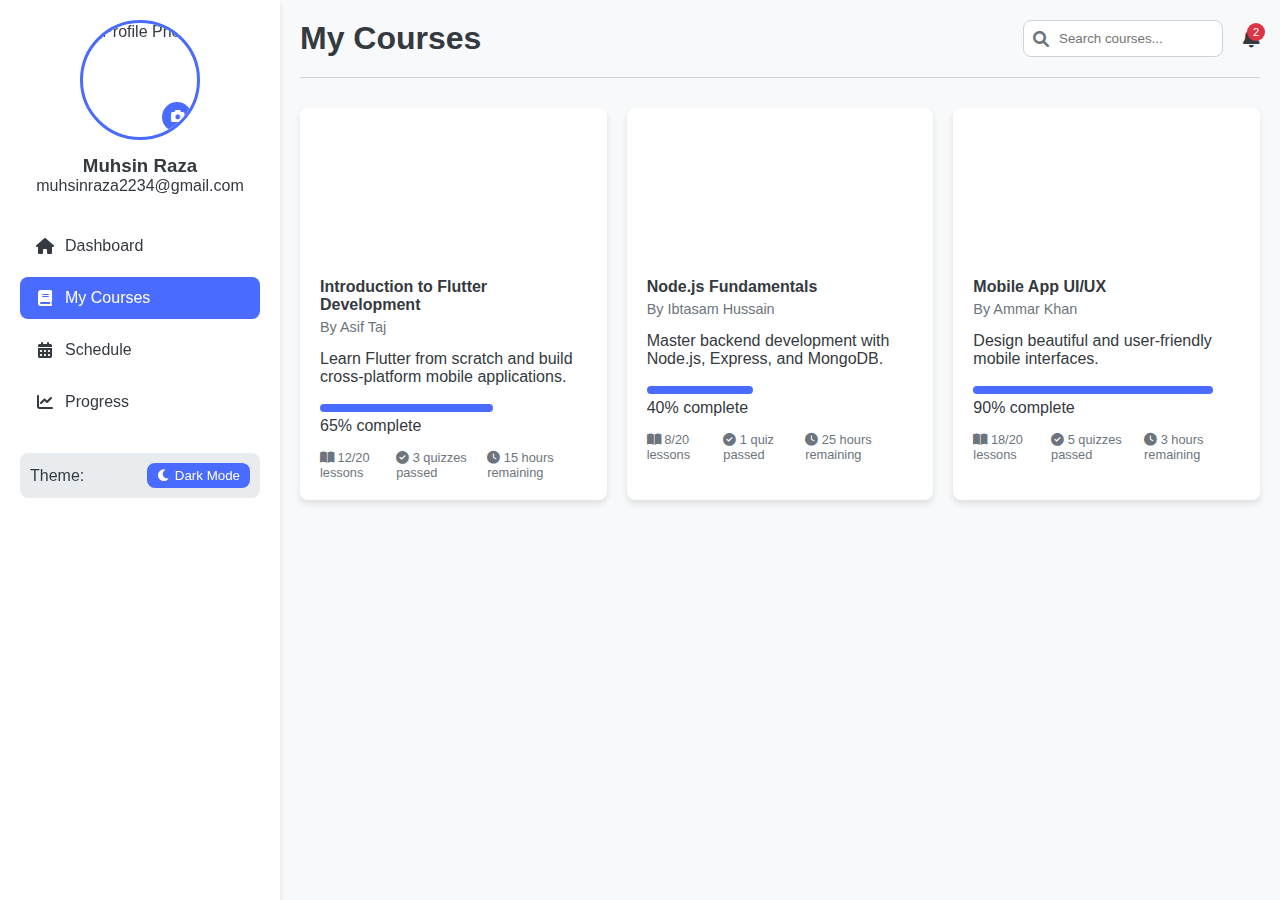
==== courses.html @ 63f746b4 "seperate pages for sidebar added." ====
<!DOCTYPE html>
<html lang="en">
<head>
    <meta charset="UTF-8">
    <meta name="viewport" content="width=device-width, initial-scale=1.0">
    <title>EduTrack - My Courses</title>
    <link rel="stylesheet" href="https://cdnjs.cloudflare.com/ajax/libs/font-awesome/6.0.0-beta3/css/all.min.css">
    <link rel="stylesheet" href="styles.css">
</head>
<body>
    <div class="dashboard-container">
        <aside class="sidebar">
            <div class="sidebar-header">
                <div class="profile-section">
                    <div class="profile-photo-container">
                        <img id="profile-photo" src="https://upload.wikimedia.org/wikipedia/commons/thumb/b/b5/Windows_10_Default_Profile_Picture.svg/2048px-Windows_10_Default_Profile_Picture.svg.png" alt="Profile Photo">
                        <input type="file" id="photo-upload" accept="image/*" style="display: none;">
                        <button id="upload-btn" class="upload-btn"><i class="fas fa-camera"></i></button>
                    </div>
                    <h3 id="student-name">Muhsin Raza</h3>
                    <p id="student-email">muhsinraza2234@gmail.com</p>
                </div>
            </div>
            <nav class="sidebar-nav">
                <ul>
                    <li><a href="index.html"><i class="fas fa-home"></i> Dashboard</a></li>
                    <li class="active"><a href="courses.html"><i class="fas fa-book"></i> My Courses</a></li>
                    <li><a href="schedule.html"><i class="fas fa-calendar-alt"></i> Schedule</a></li>
                    <li><a href="progress.html"><i class="fas fa-chart-line"></i> Progress</a></li>
                    <!-- <li><a href="settings.html"><i class="fas fa-cog"></i> Settings</a></li> -->
                </ul>
            </nav>
            <div class="theme-switcher">
                <span>Theme:</span>
                <button id="theme-toggle" class="theme-toggle-btn">
                    <i class="fas fa-moon"></i> Dark Mode
                </button>
            </div>
        </aside>

        <main class="main-content">
            <header class="main-header">
                <h1>My Courses</h1>
                <div class="header-actions">
                    <div class="search-box">
                        <input type="text" placeholder="Search courses...">
                        <i class="fas fa-search"></i>
                    </div>
                    <div class="notification-bell">
                        <i class="fas fa-bell"></i>
                        <span class="notification-count">2</span>
                    </div>
                </div>
            </header>

            <div class="dashboard-content">
                <section class="courses-section expanded-view">
                    <!-- <div class="section-header">
                        <h3>All Enrolled Courses</h3>
                        <button class="add-course-btn">+ Add Course</button>
                    </div> -->
                    
                    <div class="courses-grid">
                        <!-- Course 1 -->
                        <div class="course-card detailed">
                            <div class="course-image" style="background-image: url('https://miro.medium.com/v2/resize:fit:4800/format:webp/1*NI8AIcFsVNXmfkck_onwkg.png')"></div>
                            <div class="course-info">
                                <h4>Introduction to Flutter Development</h4>
                                <p class="instructor">By Asif Taj</p>
                                <div class="course-description">
                                    <p>Learn Flutter from scratch and build cross-platform mobile applications.</p>
                                <br>
                                </div>
                                <div class="progress-container">
                                    <div class="progress-bar" style="width: 65%"></div>
                                    <span>65% complete</span>
                                </div>
                                <div class="course-stats">
                                    <span><i class="fas fa-book-open"></i> 12/20 lessons</span>
                                    <span><i class="fas fa-check-circle"></i> 3 quizzes passed</span>
                                    <span><i class="fas fa-clock"></i> 15 hours remaining</span>
                                </div>
                                <!-- <div class="course-actions">
                                    <button class="btn-continue">Continue</button>
                                    <button class="btn-outline">View Syllabus</button>
                                </div> -->
                            </div>
                        </div>
                        
                        <!-- Course 2 -->
                        <div class="course-card detailed">
                            <div class="course-image" style="background-image: url('https://www.digitalotters.com/wp-content/uploads/2024/06/Node.js-Logo.webp')"></div>
                            <div class="course-info">
                                <h4>Node.js Fundamentals</h4>
                                <p class="instructor">By Ibtasam Hussain</p>
                                <div class="course-description">
                                    <p>Master backend development with Node.js, Express, and MongoDB.</p>
                                <br>
                                </div>
                                <div class="progress-container">
                                    <div class="progress-bar" style="width: 40%"></div>
                                    <span>40% complete</span>
                                </div>
                                <div class="course-stats">
                                    <span><i class="fas fa-book-open"></i> 8/20 lessons</span>
                                    <span><i class="fas fa-check-circle"></i> 1 quiz passed</span>
                                    <span><i class="fas fa-clock"></i> 25 hours remaining</span>
                                </div>
                                <!-- <div class="course-actions">
                                    <button class="btn-continue">Continue</button>
                                    <button class="btn-outline">View Syllabus</button>
                                </div> -->
                            </div>
                        </div>
                        
                        <!-- Course 3 -->
                        <div class="course-card detailed">
                            <div class="course-image" style="background-image: url('https://miro.medium.com/v2/resize:fit:1100/format:webp/1*1xzUd1enzX3l-S4S26iKxA.png')"></div>
                            <div class="course-info">
                                <h4>Mobile App UI/UX</h4>
                                <p class="instructor">By Ammar Khan</p>
                                <div class="course-description">
                                    <p>Design beautiful and user-friendly mobile interfaces.</p>
                                <br>
                                </div>
                                <div class="progress-container">
                                    <div class="progress-bar" style="width: 90%"></div>
                                    <span>90% complete</span>
                                </div>
                                <div class="course-stats">
                                    <span><i class="fas fa-book-open"></i> 18/20 lessons</span>
                                    <span><i class="fas fa-check-circle"></i> 5 quizzes passed</span>
                                    <span><i class="fas fa-clock"></i> 3 hours remaining</span>
                                </div>
                                <!-- <div class="course-actions">
                                    <button class="btn-continue">Continue</button>
                                    <button class="btn-outline">View Syllabus</button>
                                </div> -->
                            </div>
                        </div>
                    </div>
                </section>
            </div>
        </main>
    </div>
    <script src="script.js"></script>
</body>
</html>
---- styles.css ----
/* Base Styles */
:root {
    --primary-color: #4a6bff;
    --secondary-color: #6c757d;
    --success-color: #28a745;
    --danger-color: #dc3545;
    --warning-color: #ffc107;
    --info-color: #17a2b8;
    --light-color: #f8f9fa;
    --dark-color: #343a40;
    --white: #ffffff;
    --gray-light: #e9ecef;
    --gray-medium: #ced4da;
    --gray-dark: #6c757d;
    --sidebar-width: 280px;
    --header-height: 80px;
    --border-radius: 8px;
    --box-shadow: 0 4px 6px rgba(0, 0, 0, 0.1);
    --transition: all 0.3s ease;
}

/* Dark Theme Variables */
[data-theme="dark"] {
    --primary-color: #5d7aff;
    --secondary-color: #6c757d;
    --light-color: #343a40;
    --dark-color: #f8f9fa;
    --white: #212529;
    --gray-light: #495057;
    --gray-medium: #6c757d;
    --gray-dark: #e9ecef;
    --box-shadow: 0 4px 6px rgba(0, 0, 0, 0.3);
}

* {
    margin: 0;
    padding: 0;
    box-sizing: border-box;
    font-family: 'Segoe UI', Tahoma, Geneva, Verdana, sans-serif;
}

body {
    background-color: var(--light-color);
    color: var(--dark-color);
    transition: var(--transition);
}

.dashboard-container {
    display: flex;
    min-height: 100vh;
}

/* Sidebar Styles */
.sidebar {
    width: var(--sidebar-width);
    background-color: var(--white);
    color: var(--dark-color);
    padding: 20px;
    box-shadow: var(--box-shadow);
    transition: var(--transition);
    position: fixed;
    height: 100vh;
    z-index: 100;
}

.sidebar-header {
    margin-bottom: 30px;
}

.profile-section {
    text-align: center;
}

.profile-photo-container {
    position: relative;
    width: 120px;
    height: 120px;
    margin: 0 auto 15px;
    border-radius: 50%;
    overflow: hidden;
    border: 3px solid var(--primary-color);
}

#profile-photo {
    width: 100%;
    height: 100%;
    object-fit: cover;
}

.upload-btn {
    position: absolute;
    bottom: 5px;
    right: 5px;
    background-color: var(--primary-color);
    color: var(--white);
    border: none;
    width: 30px;
    height: 30px;
    border-radius: 50%;
    cursor: pointer;
    display: flex;
    align-items: center;
    justify-content: center;
    transition: var(--transition);
}

.upload-btn:hover {
    background-color: var(--dark-color);
}

.sidebar-nav ul {
    list-style: none;
}

.sidebar-nav li {
    margin-bottom: 10px;
}

.sidebar-nav a {
    display: flex;
    align-items: center;
    padding: 12px 15px;
    color: var(--dark-color);
    text-decoration: none;
    border-radius: var(--border-radius);
    transition: var(--transition);
}

.sidebar-nav a i {
    margin-right: 10px;
    width: 20px;
    text-align: center;
}

.sidebar-nav li.active a,
.sidebar-nav a:hover {
    background-color: var(--primary-color);
    color: var(--white);
}

.theme-switcher {
    margin-top: 30px;
    display: flex;
    align-items: center;
    justify-content: space-between;
    padding: 10px;
    background-color: var(--gray-light);
    border-radius: var(--border-radius);
}

.theme-toggle-btn {
    background-color: var(--primary-color);
    color: var(--white);
    border: none;
    padding: 5px 10px;
    border-radius: var(--border-radius);
    cursor: pointer;
    display: flex;
    align-items: center;
    transition: var(--transition);
}

.theme-toggle-btn i {
    margin-right: 5px;
}

.theme-toggle-btn:hover {
    opacity: 0.9;
}

/* Main Content Styles */
.main-content {
    flex: 1;
    margin-left: var(--sidebar-width);
    padding: 20px;
    transition: var(--transition);
}

.main-header {
    display: flex;
    justify-content: space-between;
    align-items: center;
    margin-bottom: 30px;
    padding-bottom: 20px;
    border-bottom: 1px solid var(--gray-medium);
}

.header-actions {
    display: flex;
    align-items: center;
    gap: 20px;
}

.search-box {
    position: relative;
}

.search-box input {
    padding: 10px 15px 10px 35px;
    border-radius: var(--border-radius);
    border: 1px solid var(--gray-medium);
    background-color: var(--white);
    color: var(--dark-color);
    width: 200px;
    transition: var(--transition);
}

.search-box i {
    position: absolute;
    left: 10px;
    top: 50%;
    transform: translateY(-50%);
    color: var(--gray-dark);
}

.notification-bell {
    position: relative;
    cursor: pointer;
}

.notification-bell i {
    font-size: 1.2rem;
    color: var(--dark-color);
}

.notification-count {
    position: absolute;
    top: -5px;
    right: -5px;
    background-color: var(--danger-color);
    color: var(--white);
    border-radius: 50%;
    width: 18px;
    height: 18px;
    font-size: 0.7rem;
    display: flex;
    align-items: center;
    justify-content: center;
}

/* Dashboard Content Sections */
.welcome-banner {
    display: flex;
    justify-content: space-between;
    align-items: center;
    background-color: var(--white);
    padding: 25px;
    border-radius: var(--border-radius);
    margin-bottom: 30px;
    box-shadow: var(--box-shadow);
}

.overall-progress {
    text-align: center;
}

.progress-circle {
    position: relative;
    width: 120px;
    height: 120px;
    margin: 0 auto 10px;
}

.progress-ring circle {
    stroke: var(--primary-color);
    stroke-linecap: round;
    transform: rotate(-90deg);
    transform-origin: 50% 50%;
    transition: stroke-dashoffset 0.5s ease;
}

.progress-text {
    position: absolute;
    top: 50%;
    left: 50%;
    transform: translate(-50%, -50%);
    font-size: 1.5rem;
    font-weight: bold;
    color: var(--primary-color);
}

.section-header {
    display: flex;
    justify-content: space-between;
    align-items: center;
    margin-bottom: 20px;
}

.view-all {
    color: var(--primary-color);
    text-decoration: none;
    font-weight: 500;
    transition: var(--transition);
}

.view-all:hover {
    text-decoration: underline;
}

.add-btn {
    background-color: var(--primary-color);
    color: var(--white);
    border: none;
    padding: 8px 15px;
    border-radius: var(--border-radius);
    cursor: pointer;
    display: flex;
    align-items: center;
    gap: 5px;
    transition: var(--transition);
}

.add-btn:hover {
    opacity: 0.9;
}

/* Courses Grid */
.courses-grid {
    display: grid;
    grid-template-columns: repeat(auto-fill, minmax(300px, 1fr));
    gap: 20px;
    margin-bottom: 30px;
}

.course-card {
    background-color: var(--white);
    border-radius: var(--border-radius);
    overflow: hidden;
    box-shadow: var(--box-shadow);
    transition: var(--transition);
}

.course-card:hover {
    transform: translateY(-5px);
    box-shadow: 0 10px 20px rgba(0, 0, 0, 0.1);
}

.course-image {
    height: 150px;
    background-size: cover;
    background-position: center;
}

.course-info {
    padding: 20px;
}

.course-info h4 {
    margin-bottom: 5px;
    color: var(--dark-color);
}

.instructor {
    color: var(--gray-dark);
    font-size: 0.9rem;
    margin-bottom: 15px;
}

.progress-container {
    margin-bottom: 15px;
}

.progress-bar {
    height: 8px;
    background-color: var(--primary-color);
    border-radius: 4px;
    margin-bottom: 5px;
}

.course-stats {
    display: flex;
    justify-content: space-between;
    color: var(--gray-dark);
    font-size: 0.8rem;
}

/* Tasks List */
.tasks-list {
    background-color: var(--white);
    border-radius: var(--border-radius);
    overflow: hidden;
    box-shadow: var(--box-shadow);
    margin-bottom: 30px;
}

.task-item {
    display: flex;
    align-items: center;
    padding: 15px 20px;
    border-bottom: 1px solid var(--gray-light);
    transition: var(--transition);
}

.task-item:last-child {
    border-bottom: none;
}

.task-item:hover {
    background-color: rgba(74, 107, 255, 0.05);
}

.task-priority {
    width: 10px;
    height: 40px;
    border-radius: 5px;
    margin-right: 15px;
}

.task-priority.high {
    background-color: var(--danger-color);
}

.task-priority.medium {
    background-color: var(--warning-color);
}

.task-priority.low {
    background-color: var(--success-color);
}

.task-details {
    flex: 1;
}

.task-details h4 {
    margin-bottom: 5px;
    color: var(--dark-color);
}

.task-details p {
    color: var(--gray-dark);
    font-size: 0.9rem;
}

.task-action {
    background-color: var(--primary-color);
    color: var(--white);
    border: none;
    padding: 8px 15px;
    border-radius: var(--border-radius);
    cursor: pointer;
    transition: var(--transition);
}

.task-action:hover {
    opacity: 0.9;
}

/* Reminders List */
.reminders-list {
    background-color: var(--white);
    border-radius: var(--border-radius);
    overflow: hidden;
    box-shadow: var(--box-shadow);
}

.reminder-item {
    display: flex;
    align-items: center;
    padding: 15px 20px;
    border-bottom: 1px solid var(--gray-light);
}

.reminder-item:last-child {
    border-bottom: none;
}

.reminder-icon {
    color: var(--primary-color);
    font-size: 1.2rem;
    margin-right: 15px;
}

.reminder-details {
    flex: 1;
}

.reminder-details h4 {
    margin-bottom: 5px;
    color: var(--dark-color);
}

.reminder-details p {
    color: var(--gray-dark);
    font-size: 0.9rem;
}

.reminder-actions {
    display: flex;
    gap: 10px;
}

.edit-btn, .delete-btn {
    background: none;
    border: none;
    cursor: pointer;
    color: var(--gray-dark);
    transition: var(--transition);
}

.edit-btn:hover {
    color: var(--primary-color);
}

.delete-btn:hover {
    color: var(--danger-color);
}

/* Modal Styles */
.modal {
    display: none;
    position: fixed;
    top: 0;
    left: 0;
    width: 100%;
    height: 100%;
    background-color: rgba(0, 0, 0, 0.5);
    z-index: 1000;
    justify-content: center;
    align-items: center;
}

.modal-content {
    background-color: var(--white);
    padding: 25px;
    border-radius: var(--border-radius);
    width: 100%;
    max-width: 500px;
    position: relative;
}

.close-modal {
    position: absolute;
    top: 15px;
    right: 15px;
    font-size: 1.5rem;
    cursor: pointer;
    color: var(--gray-dark);
}

.close-modal:hover {
    color: var(--dark-color);
}

.form-group {
    margin-bottom: 20px;
}

.form-group label {
    display: block;
    margin-bottom: 8px;
    font-weight: 500;
    color: var(--dark-color);
}

.form-group input,
.form-group select {
    width: 100%;
    padding: 10px 15px;
    border-radius: var(--border-radius);
    border: 1px solid var(--gray-medium);
    background-color: var(--white);
    color: var(--dark-color);
}

.submit-btn {
    background-color: var(--primary-color);
    color: var(--white);
    border: none;
    padding: 10px 20px;
    border-radius: var(--border-radius);
    cursor: pointer;
    width: 100%;
    font-weight: 500;
    transition: var(--transition);
}

.submit-btn:hover {
    opacity: 0.9;
}

/* Responsive Styles */
@media (max-width: 992px) {
    .sidebar {
        width: 250px;
    }
    .main-content {
        margin-left: 250px;
    }
}

@media (max-width: 768px) {
    .dashboard-container {
        flex-direction: column;
    }
    .sidebar {
        width: 100%;
        height: auto;
        position: relative;
        padding: 15px;
    }
    .main-content {
        margin-left: 0;
        padding: 15px;
    }
    .courses-grid {
        grid-template-columns: 1fr;
    }
    .welcome-banner {
        flex-direction: column;
        text-align: center;
    }
    .overall-progress {
        margin-top: 20px;
    }
    .header-actions {
        gap: 10px;
    }
    .search-box input {
        width: 150px;
    }
}

@media (max-width: 576px) {
    .sidebar-nav a {
        padding: 10px;
        font-size: 0.9rem;
    }
    .theme-switcher {
        flex-direction: column;
        gap: 10px;
    }
    .main-header {
        flex-direction: column;
        align-items: flex-start;
        gap: 15px;
    }
    .header-actions {
        width: 100%;
        justify-content: space-between;
    }
    .search-box input {
        width: 100%;
    }
}

/* Progress Page - Enhanced Styles */
.progress-overview {
    margin-bottom: 2rem;
}

.overview-cards {
    display: grid;
    grid-template-columns: repeat(auto-fit, minmax(220px, 1fr));
    gap: 1.5rem;
    margin-bottom: 2.5rem;
}

.overview-card {
    background-color: var(--white);
    padding: 1.5rem;
    border-radius: var(--border-radius);
    box-shadow: var(--box-shadow);
    display: flex;
    align-items: center;
    transition: all 0.3s cubic-bezier(0.25, 0.8, 0.25, 1);
    border: 1px solid rgba(0, 0, 0, 0.05);
}

.overview-card:hover {
    transform: translateY(-5px);
    box-shadow: 0 10px 20px rgba(0, 0, 0, 0.1);
}

.overview-icon {
    font-size: 1.5rem;
    color: var(--primary-color);
    margin-right: 1rem;
    width: 3.5rem;
    height: 3.5rem;
    background-color: rgba(74, 107, 255, 0.08);
    border-radius: 50%;
    display: flex;
    align-items: center;
    justify-content: center;
    flex-shrink: 0;
}

.overview-info h3 {
    font-size: 0.95rem;
    color: var(--gray-dark);
    margin-bottom: 0.5rem;
    font-weight: 500;
}

.big-number {
    font-size: 2rem;
    font-weight: 700;
    color: var(--dark-color);
    line-height: 1;
}

/* Charts Section - Enhanced */
.progress-charts {
    display: grid;
    grid-template-columns: repeat(auto-fit, minmax(420px, 1fr));
    gap: 1.5rem;
    margin-bottom: 2.5rem;
}

.chart-container {
    background-color: var(--white);
    padding: 1.5rem;
    border-radius: var(--border-radius);
    box-shadow: var(--box-shadow);
    transition: all 0.3s ease;
}

.chart-container:hover {
    transform: translateY(-3px);
    box-shadow: 0 8px 16px rgba(0, 0, 0, 0.1);
}

.chart-container h3 {
    margin-bottom: 1.2rem;
    color: var(--dark-color);
    font-size: 1.2rem;
    font-weight: 600;
    display: flex;
    align-items: center;
}

.chart-container h3::before {
    content: "";
    display: inline-block;
    width: 8px;
    height: 8px;
    border-radius: 50%;
    background-color: var(--primary-color);
    margin-right: 0.6rem;
}

.chart {
    height: 280px;
    border-radius: 8px;
    overflow: hidden;
    position: relative;
    background-color: #f9fafb;
    border: 1px solid rgba(0, 0, 0, 0.05);
}

.chart img {
    width: 100%;
    height: 100%;
    object-fit: contain;
    padding: 1rem;
    transition: transform 0.3s ease;
}

.chart:hover img {
    transform: scale(1.02);
}

/* Badges Section - Enhanced */
.badges-section {
    background-color: var(--white);
    padding: 1.5rem;
    border-radius: var(--border-radius);
    box-shadow: var(--box-shadow);
    margin-bottom: 2rem;
}

.badges-section h3 {
    margin-bottom: 1.5rem;
    color: var(--dark-color);
    font-size: 1.2rem;
    font-weight: 600;
    position: relative;
    padding-bottom: 0.5rem;
}

.badges-section h3::after {
    content: "";
    position: absolute;
    bottom: 0;
    left: 0;
    width: 40px;
    height: 3px;
    background-color: var(--primary-color);
    border-radius: 3px;
}

.badges-grid {
    display: grid;
    grid-template-columns: repeat(auto-fit, minmax(260px, 1fr));
    gap: 1.5rem;
}

.badge-item {
    text-align: center;
    padding: 1.5rem;
    border-radius: var(--border-radius);
    background-color: var(--white);
    box-shadow: 0 2px 8px rgba(0, 0, 0, 0.05);
    transition: all 0.3s cubic-bezier(0.25, 0.8, 0.25, 1);
    border: 1px solid rgba(0, 0, 0, 0.05);
}

.badge-item:hover {
    transform: translateY(-5px);
    box-shadow: 0 10px 20px rgba(0, 0, 0, 0.1);
}

.badge-icon {
    width: 70px;
    height: 70px;
    border-radius: 50%;
    margin: 0 auto 1rem;
    display: flex;
    align-items: center;
    justify-content: center;
    font-size: 1.8rem;
    box-shadow: 0 4px 12px rgba(0, 0, 0, 0.1);
}

.badge-icon.gold {
    background: linear-gradient(135deg, #FFD700, #FFC000);
    color: #7a5c00;
}

.badge-icon.silver {
    background: linear-gradient(135deg, #C0C0C0, #A0A0A0);
    color: #505050;
}

.badge-icon.bronze {
    background: linear-gradient(135deg, #CD7F32, #B56C28);
    color: #4a2e0f;
}

.badge-item h4 {
    margin-bottom: 0.5rem;
    color: var(--dark-color);
    font-size: 1.1rem;
    font-weight: 600;
}

.badge-item p {
    color: var(--gray-dark);
    font-size: 0.9rem;
    line-height: 1.4;
}

/* Schedule Page - Enhanced Styles */
.weekly-schedule {
    background-color: var(--white);
    border-radius: var(--border-radius);
    box-shadow: var(--box-shadow);
    overflow: hidden;
    border: 1px solid rgba(0, 0, 0, 0.05);
}

.week-days {
    display: grid;
    grid-template-columns: repeat(7, 1fr);
    background: linear-gradient(135deg, var(--primary-color), #3a56ff);
    color: var(--white);
}

.day-header {
    padding: 1rem;
    text-align: center;
    border-right: 1px solid rgba(255, 255, 255, 0.1);
    transition: all 0.2s ease;
}

.day-header:hover {
    background-color: rgba(255, 255, 255, 0.1);
}

.day-header:last-child {
    border-right: none;
}

.day-name {
    font-weight: 500;
    margin-bottom: 0.3rem;
    font-size: 0.85rem;
    text-transform: uppercase;
    letter-spacing: 0.5px;
    opacity: 0.9;
}

.day-date {
    font-size: 1.3rem;
    font-weight: 600;
}

.schedule-grid {
    display: grid;
    grid-template-columns: repeat(7, 1fr);
    min-height: 400px;
}

.day-events {
    padding: 0.8rem;
    border-right: 1px solid var(--gray-light);
    border-bottom: 1px solid var(--gray-light);
    min-height: 120px;
    background-color: rgba(0, 0, 0, 0.01);
}

.day-events:nth-child(7n) {
    border-right: none;
}

.event-item {
    background-color: var(--white);
    padding: 0.8rem;
    margin-bottom: 0.8rem;
    border-radius: 8px;
    border-left: 4px solid var(--primary-color);
    box-shadow: 0 2px 6px rgba(0, 0, 0, 0.03);
    transition: all 0.2s ease;
    cursor: pointer;
    position: relative;
    overflow: hidden;
}

.event-item::before {
    content: "";
    position: absolute;
    top: 0;
    left: 0;
    width: 100%;
    height: 100%;
    background: linear-gradient(to right, rgba(255,255,255,0.1), rgba(255,255,255,0));
    z-index: 0;
}

.event-item:hover {
    transform: translateY(-2px);
    box-shadow: 0 5px 12px rgba(0, 0, 0, 0.08);
}

.event-time {
    display: block;
    font-size: 0.75rem;
    color: var(--gray-dark);
    margin-bottom: 0.3rem;
    font-weight: 500;
}

.event-item h4 {
    font-size: 0.9rem;
    margin-bottom: 0.2rem;
    color: var(--dark-color);
    font-weight: 600;
    position: relative;
    z-index: 1;
}

.event-item p {
    font-size: 0.8rem;
    color: var(--gray-dark);
    position: relative;
    z-index: 1;
}

.event-item.lecture {
    border-left-color: #4CAF50;
    background-color: rgba(76, 175, 80, 0.05);
}

.event-item.assignment {
    border-left-color: #2196F3;
    background-color: rgba(33, 150, 243, 0.05);
}

.event-item.quiz {
    border-left-color: #FF9800;
    background-color: rgba(255, 152, 0, 0.05);
}

.event-item.meeting {
    border-left-color: #9C27B0;
    background-color: rgba(156, 39, 176, 0.05);
}

.event-item.personal {
    border-left-color: #607D8B;
    background-color: rgba(96, 125, 139, 0.05);
}

/* Responsive Adjustments */
@media (max-width: 992px) {
    .progress-charts {
        grid-template-columns: 1fr;
    }
    
    .week-days,
    .schedule-grid {
        grid-template-columns: 1fr;
    }
    
    .day-header,
    .day-events {
        border-right: none;
        border-bottom: 1px solid var(--gray-light);
    }
    
    .day-events {
        min-height: auto;
    }
    
    .event-item {
        max-width: 100%;
    }
}

@media (max-width: 768px) {
    .overview-cards {
        grid-template-columns: repeat(2, 1fr);
    }
    
    .badges-grid {
        grid-template-columns: repeat(2, 1fr);
    }
    
    .chart {
        height: 240px;
    }
}

@media (max-width: 576px) {
    .overview-cards {
        grid-template-columns: 1fr;
    }
    
    .badges-grid {
        grid-template-columns: 1fr;
    }
    
    .overview-card {
        flex-direction: row;
        text-align: left;
    }
    
    .overview-icon {
        margin-right: 1rem;
        margin-bottom: 0;
    }
    
    .chart {
        height: 200px;
    }
    
    .day-header {
        padding: 0.8rem 0.5rem;
    }
    
    .day-date {
        font-size: 1.1rem;
    }
}

/* Animation for numbers */
@keyframes countUp {
    from { opacity: 0; transform: translateY(10px); }
    to { opacity: 1; transform: translateY(0); }
}

.big-number {
    animation: countUp 0.6s ease-out forwards;
}

/* Add smooth loading for charts */
.chart {
    position: relative;
    min-height: 300px; /* Fixed height prevents layout shift */
    background-color: #f8f9fa;
    border-radius: 8px;
    overflow: hidden;
}

.chart img {
    width: 100%;
    height: 100%;
    object-fit: cover;
    opacity: 0; /* Start invisible */
    transition: opacity 0.5s ease;
    position: absolute;
    top: 0;
    left: 0;
}

.chart img.loaded {
    opacity: 1; /* Fade in when loaded */
}

/* Loading placeholder */
.chart::before {
    content: "";
    position: absolute;
    top: 0;
    left: 0;
    width: 100%;
    height: 100%;
    background: linear-gradient(90deg, #f0f0f0 25%, #e0e0e0 50%, #f0f0f0 75%);
    background-size: 200% 100%;
    animation: loading 1.5s infinite;
    z-index: 1;
}

@keyframes loading {
    0% { background-position: 200% 0; }
    100% { background-position: -200% 0; }
}

/* Progress Chart Cards */
.progress-charts {
    display: grid;
    grid-template-columns: repeat(auto-fit, minmax(300px, 1fr));
    gap: 20px;
    margin-bottom: 30px;
}

.chart-card {
    background: var(--card-bg);
    border-radius: 10px;
    overflow: hidden;
    box-shadow: 0 4px 6px rgba(0, 0, 0, 0.1);
}

.chart-image {
    height: 200px;
    background-size: cover;
    background-position: center;
    position: relative;
}

.chart-overlay {
    position: absolute;
    bottom: 0;
    left: 0;
    right: 0;
    background: rgba(0, 0, 0, 0.6);
    color: white;
    padding: 15px;
}

.chart-overlay h3 {
    margin: 0;
    font-size: 1.2rem;
}

.chart-info {
    padding: 15px;
}

.chart-info p {
    margin: 0;
    color: var(--text-secondary);
}
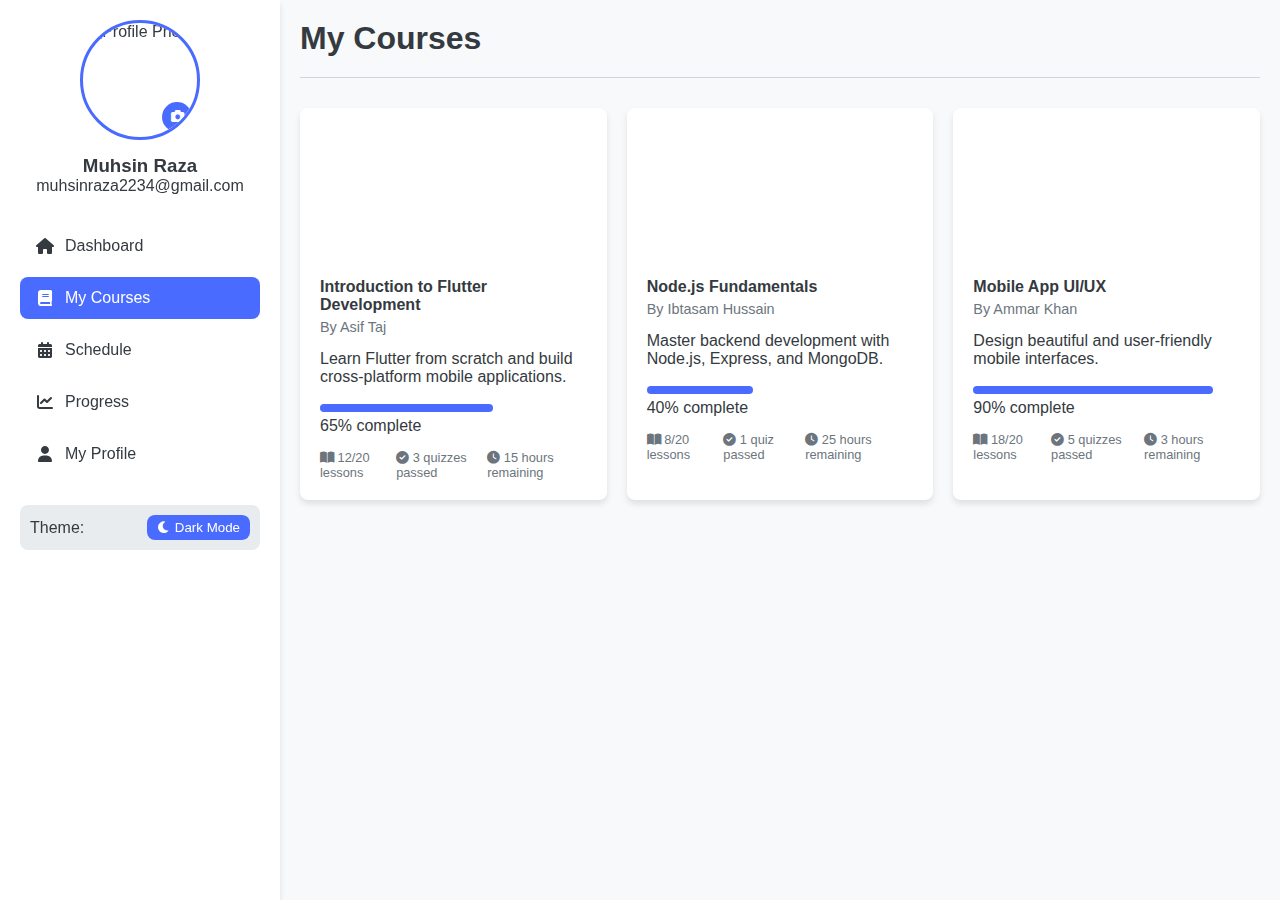
==== commit 8eae4bf9: "my prof , notification" ====
--- a/courses.html
+++ b/courses.html
@@ -27,6 +27,7 @@
                     <li class="active"><a href="courses.html"><i class="fas fa-book"></i> My Courses</a></li>
                     <li><a href="schedule.html"><i class="fas fa-calendar-alt"></i> Schedule</a></li>
                     <li><a href="progress.html"><i class="fas fa-chart-line"></i> Progress</a></li>
+                    <li><a href="profile.html"><i class="fas fa-user"></i> My Profile</a></li>
                     <!-- <li><a href="settings.html"><i class="fas fa-cog"></i> Settings</a></li> -->
                 </ul>
             </nav>
@@ -42,14 +43,14 @@
             <header class="main-header">
                 <h1>My Courses</h1>
                 <div class="header-actions">
-                    <div class="search-box">
+                    <!-- <div class="search-box">
                         <input type="text" placeholder="Search courses...">
                         <i class="fas fa-search"></i>
-                    </div>
-                    <div class="notification-bell">
+                    </div> -->
+                    <!-- <div class="notification-bell">
                         <i class="fas fa-bell"></i>
                         <span class="notification-count">2</span>
-                    </div>
+                    </div> -->
                 </div>
             </header>
 
--- a/styles.css
+++ b/styles.css
@@ -1161,4 +1161,369 @@
 .chart-info p {
     margin: 0;
     color: var(--text-secondary);
+}
+
+
+/* Notifications Page Styles */
+.notifications-filter {
+    display: flex;
+    gap: 10px;
+    margin-bottom: 20px;
+}
+
+.filter-btn {
+    padding: 8px 16px;
+    border: 1px solid #ddd;
+    border-radius: 20px;
+    background: #fff;
+    cursor: pointer;
+    font-size: 14px;
+    transition: all 0.3s ease;
+}
+
+.filter-btn.active {
+    background: var(--primary-color);
+    color: white;
+    border-color: var(--primary-color);
+}
+
+.filter-btn:hover {
+    background: #f5f5f5;
+}
+
+.notifications-list {
+    background: #fff;
+    border-radius: 10px;
+    box-shadow: 0 2px 10px rgba(0,0,0,0.05);
+    overflow: hidden;
+}
+
+.notification-item {
+    display: flex;
+    align-items: flex-start;
+    padding: 15px;
+    border-bottom: 1px solid #eee;
+    transition: background 0.3s ease;
+}
+
+.notification-item.unread {
+    background: #f8f9fe;
+}
+
+.notification-item:last-child {
+    border-bottom: none;
+}
+
+.notification-item:hover {
+    background: #f5f5f5;
+}
+
+.notification-icon {
+    margin-right: 15px;
+    font-size: 20px;
+    color: #666;
+    width: 40px;
+    height: 40px;
+    display: flex;
+    align-items: center;
+    justify-content: center;
+    border-radius: 50%;
+    background: #f0f0f0;
+}
+
+.notification-course {
+    color: #4e73df;
+}
+
+.notification-instructor {
+    color: #1cc88a;
+}
+
+.notification-complete {
+    color: #36b9cc;
+}
+
+.notification-alert {
+    color: #f6c23e;
+}
+
+.notification-community {
+    color: #e74a3b;
+}
+
+.notification-content {
+    flex: 1;
+}
+
+.notification-content h4 {
+    margin: 0 0 5px 0;
+    font-size: 16px;
+}
+
+.notification-content p {
+    margin: 0;
+    color: #666;
+    font-size: 14px;
+}
+
+.notification-time {
+    display: block;
+    margin-top: 5px;
+    font-size: 12px;
+    color: #999;
+}
+
+.notification-action {
+    background: none;
+    border: none;
+    color: #999;
+    cursor: pointer;
+    padding: 5px;
+    margin-left: 10px;
+}
+
+.notification-action:hover {
+    color: #555;
+}
+
+.pagination {
+    display: flex;
+    justify-content: center;
+    align-items: center;
+    margin-top: 30px;
+    gap: 20px;
+}
+
+.pagination-btn {
+    padding: 8px 16px;
+    border: 1px solid #ddd;
+    border-radius: 5px;
+    background: #fff;
+    cursor: pointer;
+    transition: all 0.3s ease;
+}
+
+.pagination-btn:hover:not(.disabled) {
+    background: #f5f5f5;
+}
+
+.pagination-btn.disabled {
+    opacity: 0.5;
+    cursor: not-allowed;
+}
+
+.pagination-info {
+    font-size: 14px;
+    color: #666;
+}
+
+
+
+/* Profile Page Styles */
+.profile-sections {
+    display: grid;
+    grid-template-columns: 1fr;
+    gap: 20px;
+}
+
+.profile-section-card {
+    background: #fff;
+    border-radius: 10px;
+    box-shadow: 0 2px 10px rgba(0,0,0,0.05);
+    padding: 20px;
+}
+
+.profile-section-card .section-header {
+    display: flex;
+    align-items: center;
+    margin-bottom: 20px;
+    padding-bottom: 10px;
+    border-bottom: 1px solid #eee;
+}
+
+.profile-section-card .section-header h3 {
+    margin: 0;
+    font-size: 18px;
+    display: flex;
+    align-items: center;
+}
+
+.profile-section-card .section-header i {
+    margin-right: 10px;
+    color: var(--primary-color);
+}
+
+.detail-row {
+    display: flex;
+    margin-bottom: 15px;
+}
+
+.detail-label {
+    font-weight: 600;
+    width: 120px;
+    color: #555;
+}
+
+.detail-value {
+    flex: 1;
+}
+
+.education-item, .experience-item {
+    margin-bottom: 25px;
+    padding-bottom: 25px;
+    border-bottom: 1px solid #f0f0f0;
+}
+
+.education-item:last-child, .experience-item:last-child {
+    border-bottom: none;
+    margin-bottom: 0;
+    padding-bottom: 0;
+}
+
+.education-header, .experience-header {
+    display: flex;
+    justify-content: space-between;
+    margin-bottom: 5px;
+}
+
+.education-header h4, .experience-header h4 {
+    margin: 0;
+    font-size: 16px;
+}
+
+.education-date, .experience-date {
+    color: #666;
+    font-size: 14px;
+}
+
+.education-institution, .experience-company {
+    font-weight: 600;
+    color: var(--primary-color);
+    margin-bottom: 10px;
+}
+
+.education-details p, .experience-details ul {
+    margin: 5px 0;
+    color: #555;
+    font-size: 14px;
+}
+
+.experience-details ul {
+    padding-left: 20px;
+}
+
+.experience-details li {
+    margin-bottom: 5px;
+}
+
+.skills-category {
+    margin-bottom: 20px;
+}
+
+.skills-category h4 {
+    margin: 0 0 10px 0;
+    font-size: 15px;
+}
+
+.skills-list {
+    display: flex;
+    flex-wrap: wrap;
+    gap: 8px;
+}
+
+.skill-tag {
+    background: #f0f0f0;
+    padding: 5px 12px;
+    border-radius: 20px;
+    font-size: 13px;
+    color: #333;
+}
+
+.profile-modal {
+    max-width: 600px;
+}
+
+.form-actions {
+    display: flex;
+    justify-content: flex-end;
+    gap: 10px;
+    margin-top: 20px;
+}
+
+
+/* Add these dark mode styles to your styles.css file */
+[data-theme="dark"] .profile-section-card {
+    background-color: #0b0b0b;
+    border-color: #4a5568;
+}
+
+[data-theme="dark"] .profile-section-card .section-header {
+    border-bottom-color: #4a5568;
+}
+
+[data-theme="dark"] .detail-label {
+    color: #cbd5e0;
+}
+
+[data-theme="dark"] .detail-value {
+    color: #e2e8f0;
+}
+
+[data-theme="dark"] .education-item,
+[data-theme="dark"] .experience-item {
+    border-bottom-color: #4a5568;
+}
+
+[data-theme="dark"] .education-header h4,
+[data-theme="dark"] .experience-header h4 {
+    color: #e2e8f0;
+}
+
+[data-theme="dark"] .education-date,
+[data-theme="dark"] .experience-date {
+    color: #a0aec0;
+}
+
+[data-theme="dark"] .education-institution,
+[data-theme="dark"] .experience-company {
+    color: #63b3ed;
+}
+
+[data-theme="dark"] .education-details p,
+[data-theme="dark"] .experience-details ul {
+    color: #cbd5e0;
+}
+
+[data-theme="dark"] .skills-category h4 {
+    color: #e2e8f0;
+}
+
+[data-theme="dark"] .skill-tag {
+    background-color: #4a5568;
+    color: #e2e8f0;
+}
+
+[data-theme="dark"] .modal-content {
+    background-color: #2d3748;
+    color: #e2e8f0;
+}
+
+[data-theme="dark"] .form-group label {
+    color: #cbd5e0;
+}
+
+[data-theme="dark"] .form-group input,
+[data-theme="dark"] .form-group textarea,
+[data-theme="dark"] .form-group select {
+    background-color: #4a5568;
+    border-color: #4a5568;
+    color: #e2e8f0;
+}
+
+[data-theme="dark"] .close-modal {
+    color: #e2e8f0;
+}
+
+[data-theme="dark"] .close-modal:hover {
+    color: #fff;
 }